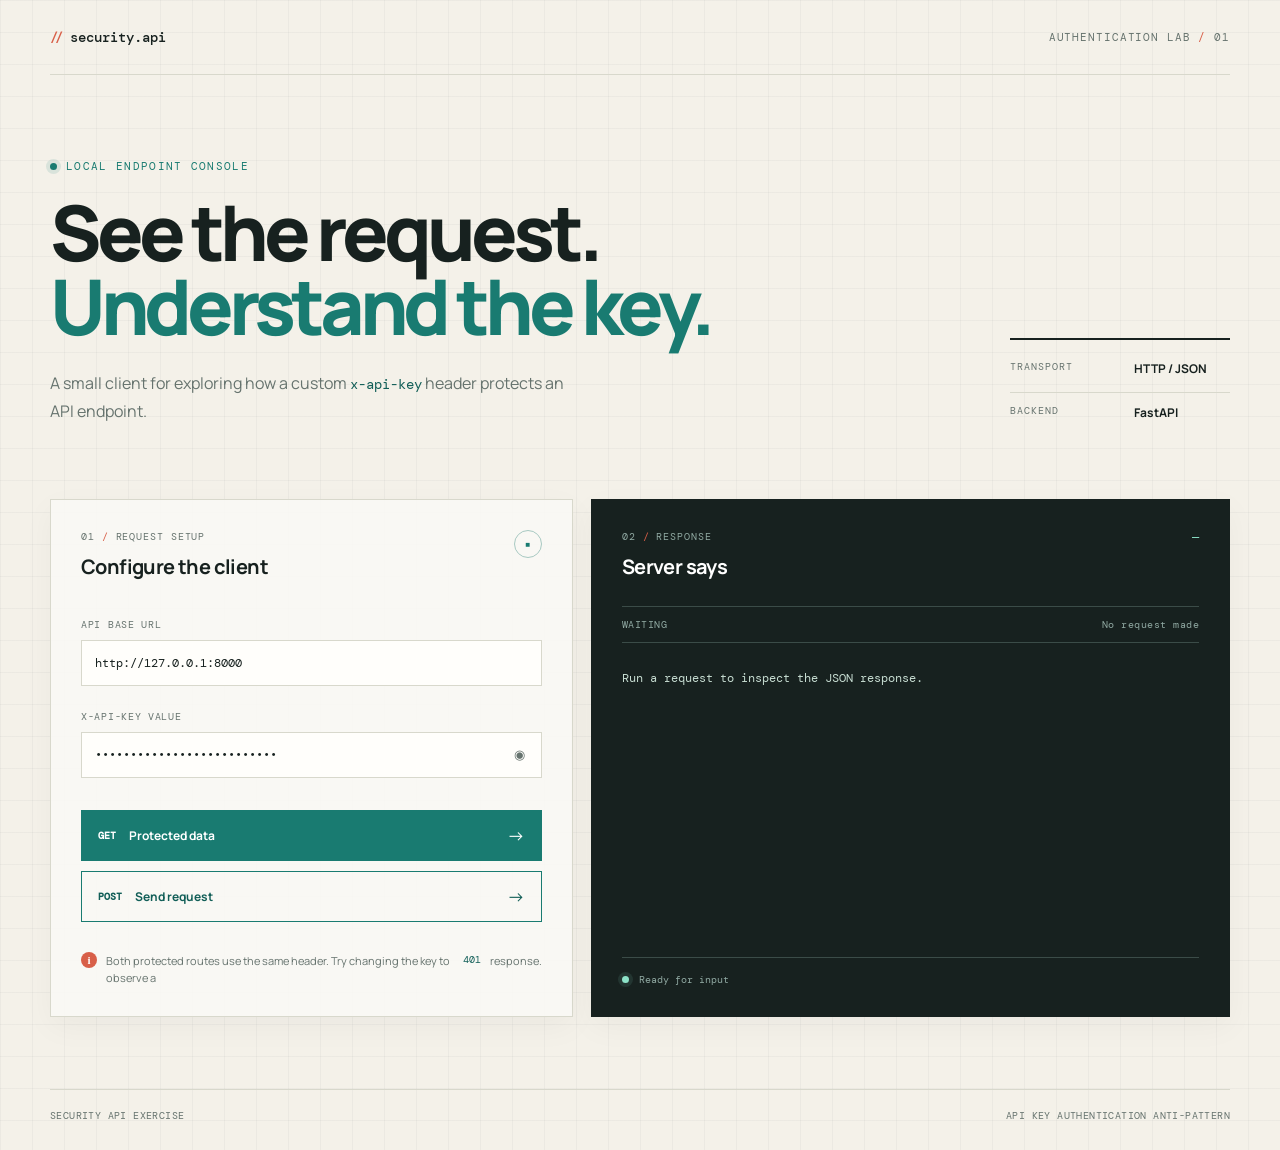
==== index.html @ 4b3be683 "First version of APIKEY frontend" ====
<!doctype html>
<html lang="en">
  <head>
    <meta charset="UTF-8" />
    <meta name="viewport" content="width=device-width, initial-scale=1.0" />
    <meta name="description" content="Interactive client for the Security API Exercise" />
    <title>Security API Exercise</title>
    <link rel="preconnect" href="https://fonts.googleapis.com" />
    <link rel="preconnect" href="https://fonts.gstatic.com" crossorigin />
    <link href="https://fonts.googleapis.com/css2?family=DM+Mono:wght@400;500&family=Manrope:wght@400;500;600;700;800&display=swap" rel="stylesheet" />
    <link rel="stylesheet" href="styles.css" />
  </head>
  <body>
    <main class="shell">
      <header class="topbar">
        <a class="brand" href=".">
          <span class="brand-mark" aria-hidden="true">//</span>
          <span>security.api</span>
        </a>
        <span class="exercise-label">authentication lab <span aria-hidden="true">/</span> 01</span>
      </header>

      <section class="intro" aria-labelledby="page-title">
        <div class="intro-copy">
          <p class="eyebrow"><span class="status-dot"></span> local endpoint console</p>
          <h1 id="page-title">See the request.<br /><em>Understand the key.</em></h1>
          <p class="lede">A small client for exploring how a custom <code>x-api-key</code> header protects an API endpoint.</p>
        </div>
        <div class="intro-aside" aria-label="API status">
          <span class="aside-label">transport</span>
          <strong>HTTP / JSON</strong>
          <span class="aside-rule"></span>
          <span class="aside-label">backend</span>
          <strong>FastAPI</strong>
        </div>
      </section>

      <section class="workspace" aria-label="API request console">
        <div class="request-panel panel">
          <div class="panel-heading">
            <div>
              <p class="section-index">01 <span>/</span> request setup</p>
              <h2>Configure the client</h2>
            </div>
            <span class="lock-icon" aria-hidden="true">&#9632;</span>
          </div>

          <form id="request-form">
            <label for="api-url">API base URL</label>
            <input id="api-url" name="api-url" type="url" value="http://127.0.0.1:8000" autocomplete="url" required />

            <label for="api-key">x-api-key value</label>
            <div class="key-input">
              <input id="api-key" name="api-key" type="password" value="security-exercise-key-2026" autocomplete="off" required />
              <button class="icon-button" id="toggle-key" type="button" title="Show API key" aria-label="Show API key">&#9673;</button>
            </div>

            <div class="request-actions">
              <button class="action-button primary" id="get-data" type="button"><span>GET</span> Protected data <b aria-hidden="true">&#8594;</b></button>
              <button class="action-button secondary" id="post-data" type="button"><span>POST</span> Send request <b aria-hidden="true">&#8594;</b></button>
            </div>
          </form>

          <div class="hint"><span aria-hidden="true">i</span> Both protected routes use the same header. Try changing the key to observe a <code>401</code> response.</div>
        </div>

        <div class="response-panel panel">
          <div class="panel-heading response-heading">
            <div>
              <p class="section-index">02 <span>/</span> response</p>
              <h2>Server says</h2>
            </div>
            <span class="response-code" id="response-code">—</span>
          </div>
          <div class="response-meta">
            <span id="response-method">WAITING</span>
            <span id="response-url">No request made</span>
          </div>
          <pre id="response-output" aria-live="polite">Run a request to inspect the JSON response.</pre>
          <div class="response-footer"><span class="pulse"></span><span id="response-status">Ready for input</span></div>
        </div>
      </section>

      <footer class="footer">
        <span>Security API Exercise</span>
        <span>API key authentication anti-pattern</span>
      </footer>
    </main>
    <script src="app.js"></script>
  </body>
</html>
---- styles.css ----
:root {
  --ink: #17211f;
  --muted: #66736e;
  --paper: #f4f1e9;
  --panel: #fbfaf6;
  --line: #d8d8cc;
  --teal: #197b71;
  --teal-dark: #115e57;
  --coral: #d85f48;
  --mono: "DM Mono", Consolas, monospace;
  --sans: "Manrope", "Segoe UI", sans-serif;
}

* { box-sizing: border-box; }

body {
  min-width: 320px;
  margin: 0;
  color: var(--ink);
  background-color: var(--paper);
  background-image: linear-gradient(rgba(23, 33, 31, .035) 1px, transparent 1px), linear-gradient(90deg, rgba(23, 33, 31, .035) 1px, transparent 1px);
  background-size: 32px 32px;
  font-family: var(--sans);
}

.shell { width: min(1180px, calc(100% - 48px)); margin: 0 auto; }
.topbar { display: flex; align-items: center; justify-content: space-between; padding: 28px 0; border-bottom: 1px solid var(--line); }
.brand { display: inline-flex; align-items: center; gap: 10px; color: var(--ink); font-family: var(--mono); font-size: 14px; font-weight: 500; text-decoration: none; }
.brand-mark { color: var(--coral); font-weight: 500; letter-spacing: -3px; }
.exercise-label, .section-index, .aside-label, .response-meta, .response-code, .response-footer { font-family: var(--mono); }
.exercise-label { color: var(--muted); font-size: 11px; text-transform: uppercase; letter-spacing: .08em; }
.exercise-label span, .section-index span { color: var(--coral); }
.intro { display: flex; justify-content: space-between; gap: 48px; padding: 84px 0 74px; }
.eyebrow { display: flex; align-items: center; gap: 9px; margin: 0 0 22px; color: var(--teal); font-family: var(--mono); font-size: 11px; letter-spacing: .12em; text-transform: uppercase; }
.status-dot, .pulse { width: 7px; height: 7px; border-radius: 50%; background: var(--teal); box-shadow: 0 0 0 4px rgba(25, 123, 113, .12); }
h1 { max-width: 760px; margin: 0; font-size: clamp(2.8rem, 6vw, 5.9rem); font-weight: 800; letter-spacing: -.065em; line-height: .96; }
h1 em { color: var(--teal); font-style: normal; }
.lede { max-width: 530px; margin: 28px 0 0; color: var(--muted); font-size: 16px; line-height: 1.7; }
code { color: var(--teal-dark); font-family: var(--mono); font-size: .9em; }
.intro-aside { align-self: flex-end; display: grid; grid-template-columns: 1fr 1fr; gap: 7px 28px; min-width: 220px; padding: 20px 0 4px; border-top: 2px solid var(--ink); }
.aside-label { color: var(--muted); font-size: 10px; letter-spacing: .1em; text-transform: uppercase; }
.intro-aside strong { font-size: 12px; font-weight: 700; }
.aside-rule { grid-column: 1 / -1; height: 1px; margin: 8px 0 4px; background: var(--line); }
.workspace { display: grid; grid-template-columns: minmax(0, .9fr) minmax(0, 1.1fr); gap: 18px; padding-bottom: 72px; }
.panel { min-height: 480px; padding: 30px; border: 1px solid var(--line); background: rgba(251, 250, 246, .87); box-shadow: 0 10px 30px rgba(23, 33, 31, .04); }
.panel-heading { display: flex; align-items: flex-start; justify-content: space-between; margin-bottom: 38px; }
.section-index { margin: 0 0 10px; color: var(--muted); font-size: 10px; letter-spacing: .09em; text-transform: uppercase; }
h2 { margin: 0; font-size: 20px; letter-spacing: -.03em; }
.lock-icon { display: grid; width: 28px; height: 28px; place-items: center; color: var(--teal); border: 1px solid #a8c9c2; border-radius: 50%; font-size: 8px; }
label { display: block; margin: 0 0 9px; color: var(--muted); font-family: var(--mono); font-size: 10px; letter-spacing: .07em; text-transform: uppercase; }
input { width: 100%; height: 46px; margin-bottom: 24px; padding: 0 13px; color: var(--ink); border: 1px solid var(--line); outline: none; background: #fffefb; font-family: var(--mono); font-size: 12px; transition: border-color .2s, box-shadow .2s; }
input:focus { border-color: var(--teal); box-shadow: 0 0 0 3px rgba(25, 123, 113, .13); }
.key-input { position: relative; }
.key-input input { padding-right: 44px; }
.icon-button { position: absolute; top: 0; right: 0; width: 44px; height: 46px; color: var(--muted); border: 0; background: transparent; cursor: pointer; }
.icon-button:hover { color: var(--teal); }
.request-actions { display: grid; gap: 10px; margin-top: 8px; }
.action-button { display: flex; align-items: center; gap: 13px; min-height: 51px; padding: 0 16px; border: 1px solid var(--teal); font-family: var(--sans); font-size: 12px; font-weight: 700; text-align: left; cursor: pointer; transition: transform .2s, background .2s, color .2s; }
.action-button:hover { transform: translateX(3px); }
.action-button b { margin-left: auto; font-size: 18px; font-weight: 400; }
.action-button span { color: inherit; font-family: var(--mono); font-size: 10px; }
.primary { color: #fff; background: var(--teal); }
.primary:hover { background: var(--teal-dark); }
.secondary { color: var(--teal-dark); background: transparent; }
.secondary:hover { color: #fff; background: var(--teal); }
button:disabled { cursor: wait; opacity: .6; transform: none; }
.hint { display: flex; gap: 9px; margin-top: 30px; color: var(--muted); font-size: 11px; line-height: 1.55; }
.hint > span { display: grid; flex: 0 0 16px; height: 16px; place-items: center; color: #fff; border-radius: 50%; background: var(--coral); font-family: Georgia, serif; font-weight: 700; }
.response-panel { display: flex; flex-direction: column; background: var(--ink); color: #e9eee7; border-color: var(--ink); }
.response-heading { margin-bottom: 26px; }
.response-panel .section-index { color: #91aaa3; }
.response-panel h2 { color: #fff; }
.response-code { color: #8ce2c8; font-size: 12px; }
.response-meta { display: flex; justify-content: space-between; gap: 16px; padding: 11px 0; color: #91aaa3; border-top: 1px solid #3b4c48; border-bottom: 1px solid #3b4c48; font-size: 10px; letter-spacing: .05em; overflow: hidden; text-overflow: ellipsis; white-space: nowrap; }
#response-output { flex: 1; min-height: 230px; margin: 0; padding: 25px 0; color: #c7ddd2; font-family: var(--mono); font-size: 12px; line-height: 1.8; white-space: pre-wrap; overflow: auto; }
.response-footer { display: flex; align-items: center; gap: 10px; padding-top: 15px; color: #91aaa3; border-top: 1px solid #3b4c48; font-size: 10px; }
.response-footer .pulse { background: #8ce2c8; box-shadow: 0 0 0 4px rgba(140, 226, 200, .1); }
.footer { display: flex; justify-content: space-between; padding: 19px 0 28px; color: var(--muted); border-top: 1px solid var(--line); font-family: var(--mono); font-size: 10px; letter-spacing: .04em; text-transform: uppercase; }

@media (max-width: 760px) {
  .shell { width: min(100% - 32px, 560px); }
  .topbar { padding: 20px 0; }
  .exercise-label { font-size: 9px; }
  .intro { display: block; padding: 58px 0 48px; }
  h1 { font-size: clamp(2.75rem, 14vw, 4.7rem); }
  .intro-aside { margin-top: 48px; }
  .workspace { grid-template-columns: 1fr; }
  .panel { min-height: auto; padding: 24px; }
  .response-panel { min-height: 430px; }
  .footer { display: block; line-height: 2; }
  .footer span { display: block; }
}
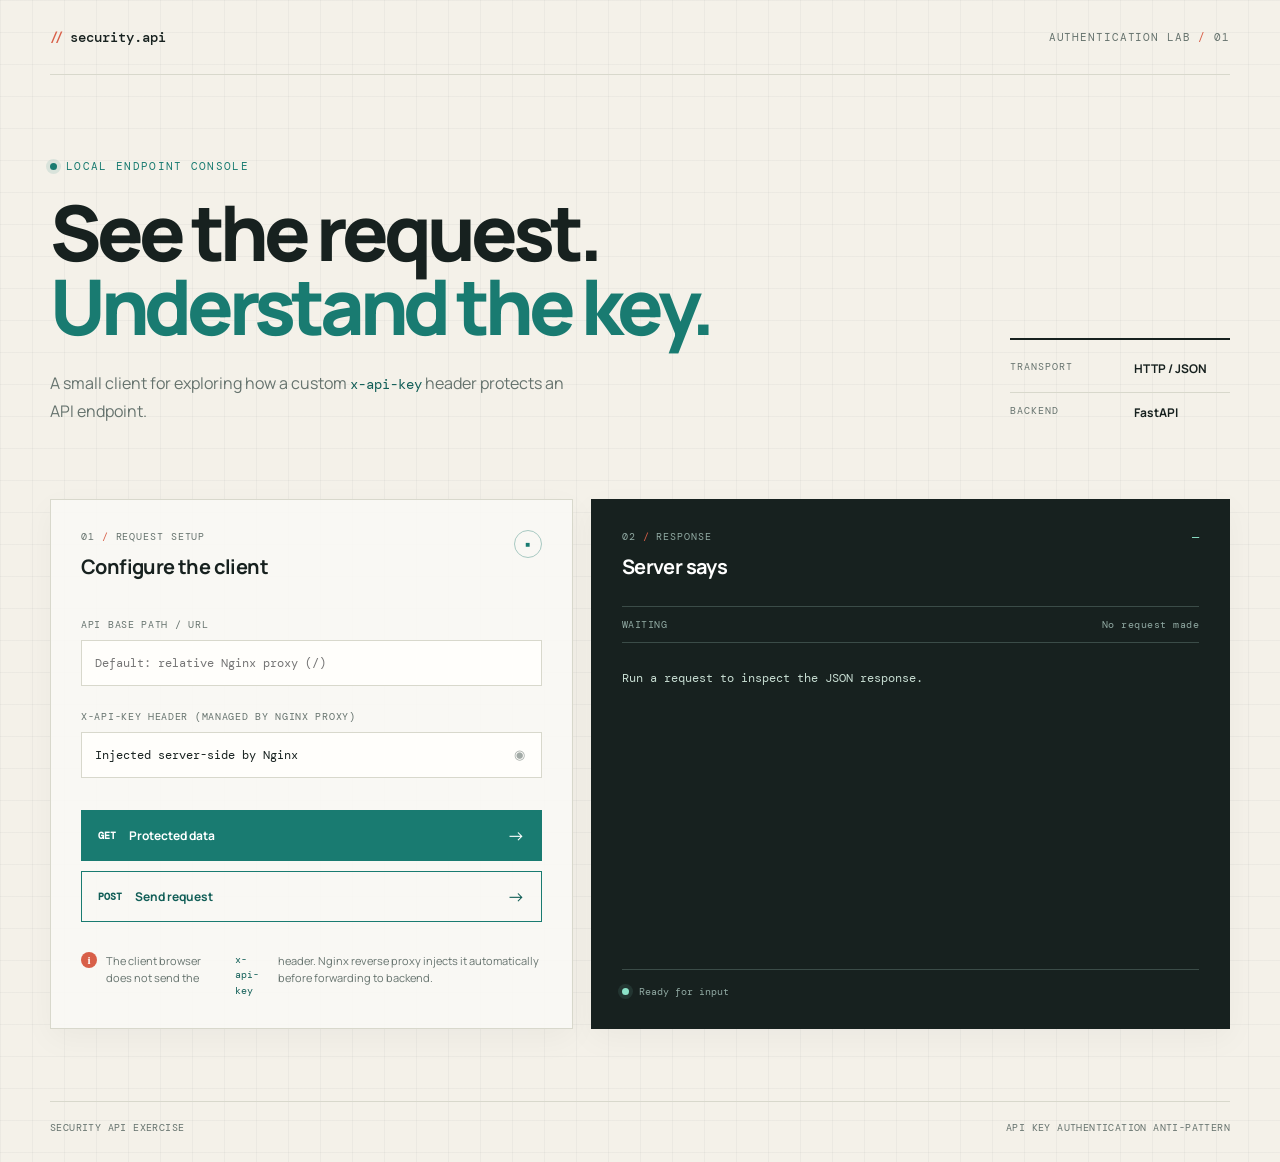
==== commit ab109635: "feat: containerize frontend with Nginx reverse proxy and API key injection" ====
--- a/index.html
+++ b/index.html
@@ -46,13 +46,13 @@
           </div>
 
           <form id="request-form">
-            <label for="api-url">API base URL</label>
-            <input id="api-url" name="api-url" type="url" value="http://127.0.0.1:8000" autocomplete="url" required />
+            <label for="api-url">API Base Path / URL</label>
+            <input id="api-url" name="api-url" type="text" value="" placeholder="Default: relative Nginx proxy (/)" autocomplete="off" />
 
-            <label for="api-key">x-api-key value</label>
+            <label for="api-key">x-api-key Header (Managed by Nginx Proxy)</label>
             <div class="key-input">
-              <input id="api-key" name="api-key" type="password" value="security-exercise-key-2026" autocomplete="off" required />
-              <button class="icon-button" id="toggle-key" type="button" title="Show API key" aria-label="Show API key">&#9673;</button>
+              <input id="api-key" name="api-key" type="text" value="Injected server-side by Nginx" autocomplete="off" disabled readonly />
+              <button class="icon-button" id="toggle-key" type="button" title="Show API key" aria-label="Show API key" disabled>&#9673;</button>
             </div>
 
             <div class="request-actions">
@@ -61,7 +61,7 @@
             </div>
           </form>
 
-          <div class="hint"><span aria-hidden="true">i</span> Both protected routes use the same header. Try changing the key to observe a <code>401</code> response.</div>
+          <div class="hint"><span aria-hidden="true">i</span> The client browser does not send the <code>x-api-key</code> header. Nginx reverse proxy injects it automatically before forwarding to backend.</div>
         </div>
 
         <div class="response-panel panel">
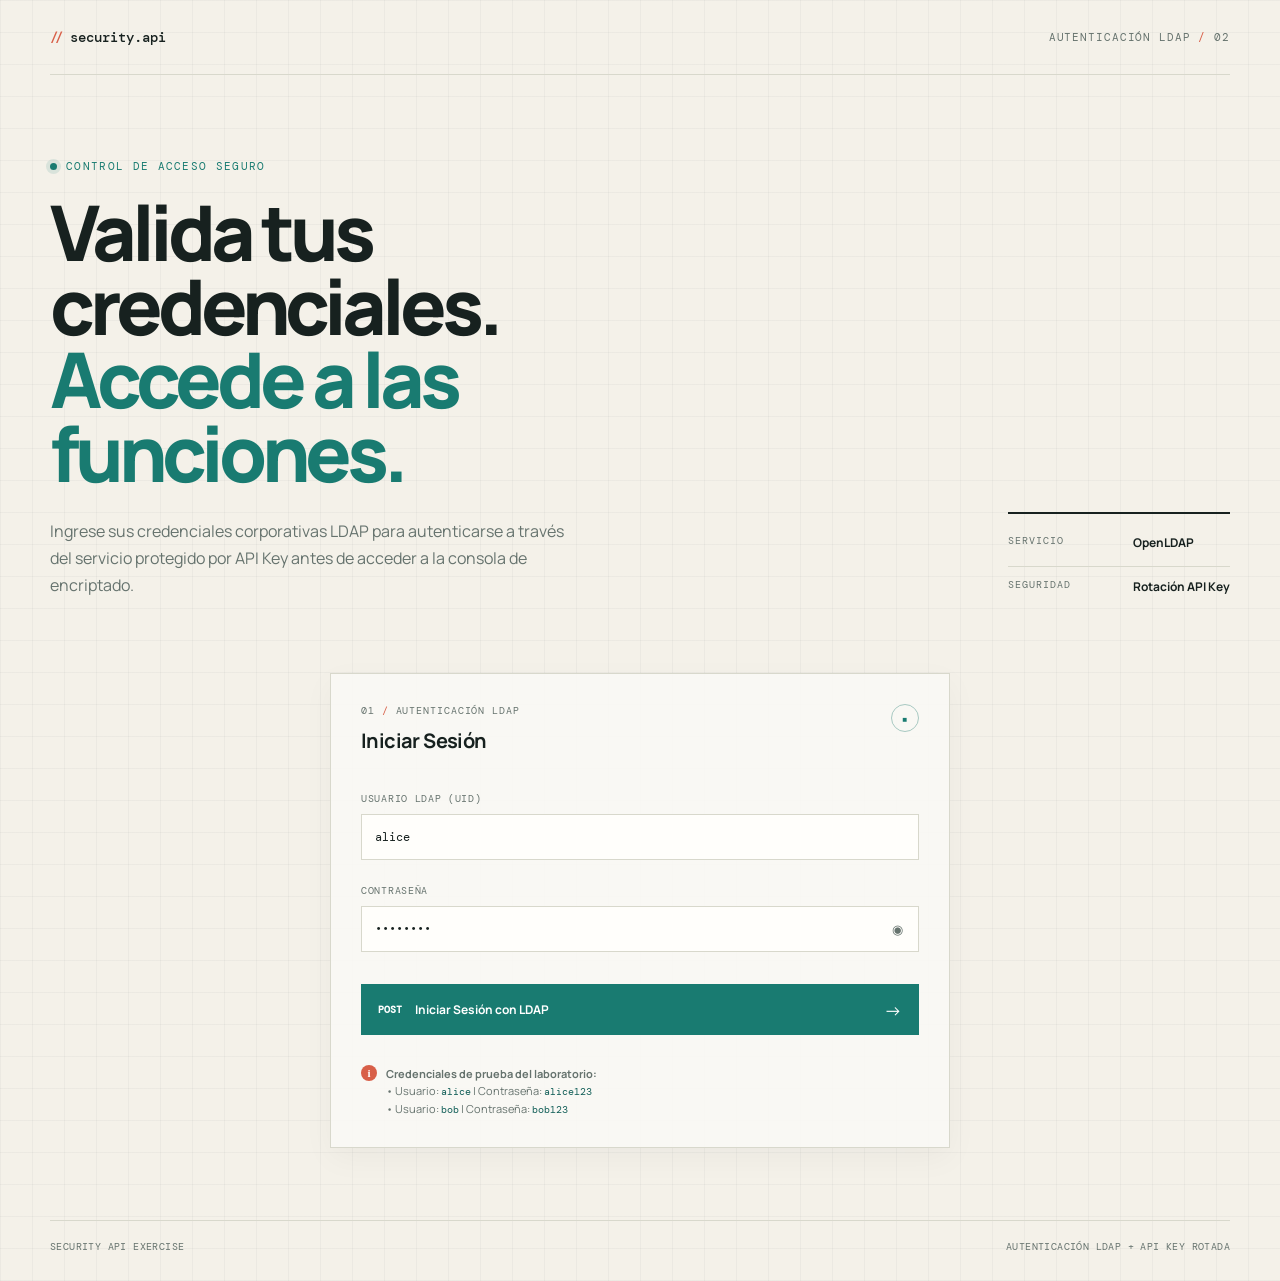
==== commit ea97973b: "Second Versoin of APIKEY_frontend  with login and Ldap" ====
--- a/index.html
+++ b/index.html
@@ -9,6 +9,14 @@
     <link rel="preconnect" href="https://fonts.gstatic.com" crossorigin />
     <link href="https://fonts.googleapis.com/css2?family=DM+Mono:wght@400;500&family=Manrope:wght@400;500;600;700;800&display=swap" rel="stylesheet" />
     <link rel="stylesheet" href="styles.css" />
+    <script>
+      (function() {
+        var user = sessionStorage.getItem("ldap_user");
+        if (!user) {
+          window.location.href = "login.html";
+        }
+      })();
+    </script>
   </head>
   <body>
     <main class="shell">
@@ -17,6 +25,10 @@
           <span class="brand-mark" aria-hidden="true">//</span>
           <span>security.api</span>
         </a>
+        <div class="user-session-controls">
+          <span id="user-badge" class="user-badge">Usuario: ...</span>
+          <button id="logout-btn" class="logout-btn" type="button">Cerrar Sesión</button>
+        </div>
         <span class="exercise-label">authentication lab <span aria-hidden="true">/</span> 01</span>
       </header>
 
@@ -55,13 +67,16 @@
               <button class="icon-button" id="toggle-key" type="button" title="Show API key" aria-label="Show API key" disabled>&#9673;</button>
             </div>
 
+            <label for="db-message">SQL DB Message (Encrypted before saving)</label>
+            <input id="db-message" name="db-message" type="text" value="Dato confidencial para la Base de Datos SQL" placeholder="Escriba un mensaje para cifrar y guardar en la BD..." autocomplete="off" />
+
             <div class="request-actions">
-              <button class="action-button primary" id="get-data" type="button"><span>GET</span> Protected data <b aria-hidden="true">&#8594;</b></button>
-              <button class="action-button secondary" id="post-data" type="button"><span>POST</span> Send request <b aria-hidden="true">&#8594;</b></button>
+              <button class="action-button secondary" id="post-data" type="button"><span>POST</span> Cifrar & Guardar en BD SQL <b aria-hidden="true">&#8594;</b></button>
+              <button class="action-button primary" id="get-data" type="button"><span>GET</span> Leer & Descifrar desde BD SQL <b aria-hidden="true">&#8594;</b></button>
             </div>
           </form>
 
-          <div class="hint"><span aria-hidden="true">i</span> The client browser does not send the <code>x-api-key</code> header. Nginx reverse proxy injects it automatically before forwarding to backend.</div>
+          <div class="hint"><span aria-hidden="true">i</span> <strong>Flujo de Base de Datos:</strong> El botón <code>POST</code> cifra el mensaje con <code>CryptoService</code> (usando <code>DATABASE_ENCRYPTION_KEY</code>) y lo almacena en SQLite. El botón <code>GET</code> consulta la BD y descifra los registros en tiempo real. Nginx inyecta <code>x-api-key</code> automáticamente.</div>
         </div>
 
         <div class="response-panel panel">
--- a/styles.css
+++ b/styles.css
@@ -77,9 +77,23 @@
 .response-footer .pulse { background: #8ce2c8; box-shadow: 0 0 0 4px rgba(140, 226, 200, .1); }
 .footer { display: flex; justify-content: space-between; padding: 19px 0 28px; color: var(--muted); border-top: 1px solid var(--line); font-family: var(--mono); font-size: 10px; letter-spacing: .04em; text-transform: uppercase; }
 
+.user-session-controls { display: flex; align-items: center; gap: 12px; }
+.user-badge { padding: 4px 10px; border: 1px solid var(--teal); border-radius: 4px; background: rgba(25, 123, 113, .08); color: var(--teal-dark); font-family: var(--mono); font-size: 11px; font-weight: 500; }
+.logout-btn { padding: 6px 12px; border: 1px solid var(--coral); background: transparent; color: var(--coral); font-family: var(--mono); font-size: 10px; font-weight: 700; text-transform: uppercase; cursor: pointer; transition: background .2s, color .2s; }
+.logout-btn:hover { background: var(--coral); color: #fff; }
+
+.single-column { grid-template-columns: 1fr; max-width: 620px; margin: 0 auto; }
+.login-card { min-height: auto; }
+
+.status-box { margin-top: 20px; padding: 14px 16px; border-radius: 4px; font-family: var(--mono); font-size: 12px; line-height: 1.5; }
+.status-box.hidden { display: none; }
+.status-box.success { background: rgba(25, 123, 113, .12); border: 1px solid var(--teal); color: var(--teal-dark); }
+.status-box.error { background: rgba(216, 95, 72, .12); border: 1px solid var(--coral); color: #a4331e; }
+
 @media (max-width: 760px) {
   .shell { width: min(100% - 32px, 560px); }
-  .topbar { padding: 20px 0; }
+  .topbar { padding: 20px 0; flex-wrap: wrap; gap: 12px; }
+  .user-session-controls { order: 3; width: 100%; justify-content: space-between; margin-top: 8px; }
   .exercise-label { font-size: 9px; }
   .intro { display: block; padding: 58px 0 48px; }
   h1 { font-size: clamp(2.75rem, 14vw, 4.7rem); }
@@ -90,3 +104,4 @@
   .footer { display: block; line-height: 2; }
   .footer span { display: block; }
 }
+
